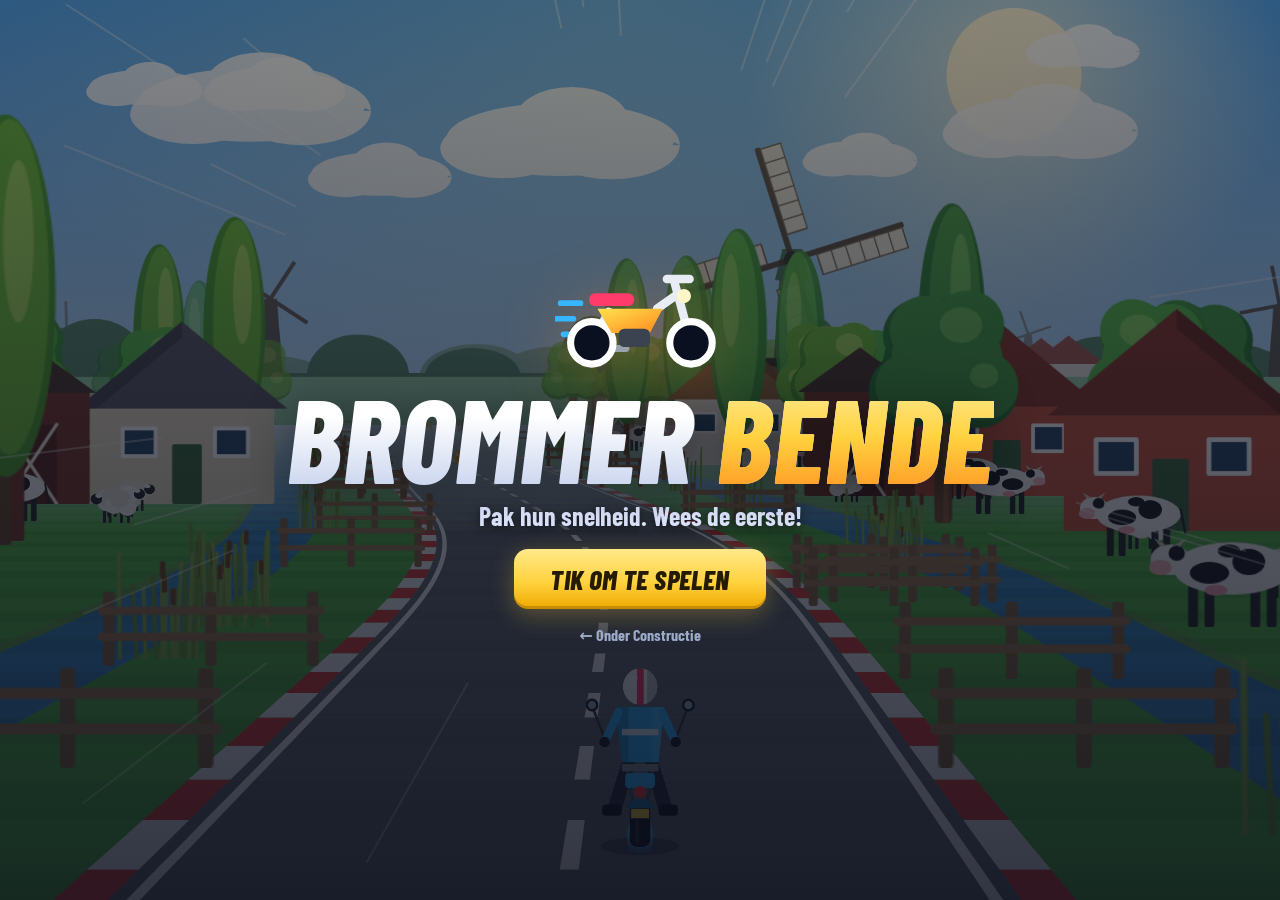
==== brommer/index.html @ c6c85ad5 "Add Brommer Bende, a moped racing game for phone and tablet Brommer Bende (brommer/) is a pseudo-3D " ====
<!doctype html>
<html lang="nl">
<head>
  <meta charset="utf-8">
  <meta name="viewport" content="width=device-width, initial-scale=1, maximum-scale=1, user-scalable=no, viewport-fit=cover">
  <meta name="theme-color" content="#0b1020">
  <meta name="color-scheme" content="dark">
  <meta name="apple-mobile-web-app-capable" content="yes">
  <meta name="mobile-web-app-capable" content="yes">
  <meta name="apple-mobile-web-app-status-bar-style" content="black-translucent">
  <meta name="apple-mobile-web-app-title" content="Brommer Bende">
  <meta name="description" content="Brommer Bende: race met brommers. Bots tegen de anderen en pak hun snelheid. Eindig in de top 3 voor muntjes en koop nieuwe brommers.">
  <title>Brommer Bende – race met brommers</title>
  <link rel="manifest" href="manifest.webmanifest">
  <link rel="icon" href="icons/icon.svg" type="image/svg+xml">
  <link rel="apple-touch-icon" href="icons/apple-touch-icon.png">
  <link rel="preload" href="fonts/bc-800i-latin.woff2" as="font" type="font/woff2" crossorigin>
  <link rel="preload" href="fonts/bc-800-latin.woff2" as="font" type="font/woff2" crossorigin>
  <link rel="stylesheet" href="css/style.css">
</head>
<body>
  <div id="app" class="is-menu">
    <canvas id="road" aria-hidden="true"></canvas>
    <div id="menu-bg" aria-hidden="true"></div>

    <!-- Steering: hold the left or right half of the screen -->
    <div id="controls" hidden>
      <div class="zone zone-l" id="zone-l"><svg viewBox="0 0 24 24" aria-hidden="true"><path d="M15 4l-8 8 8 8" fill="none" stroke="currentColor" stroke-width="3" stroke-linecap="round" stroke-linejoin="round"/></svg></div>
      <div class="zone zone-r" id="zone-r"><svg viewBox="0 0 24 24" aria-hidden="true"><path d="M9 4l8 8-8 8" fill="none" stroke="currentColor" stroke-width="3" stroke-linecap="round" stroke-linejoin="round"/></svg></div>
    </div>

    <!-- In-race HUD -->
    <div id="hud" hidden>
      <div class="hud-tl">
        <div class="pos"><b id="h-pos">1e</b><small id="h-of">/8</small></div>
        <div class="speedo">
          <div class="kmh"><b id="h-kmh">0</b><small>km/u</small></div>
          <div class="stolen" id="h-stolen" title="Gepakte snelheid die je deze race houdt">+0</div>
          <div class="turbo" title="Turbo"><i id="h-turbo"></i></div>
        </div>
        <div class="lvl" id="level-tag">Level 1</div>
      </div>
      <div class="progress" aria-hidden="true"><div class="track" id="h-track"><span class="finish-flag"></span></div></div>
      <div class="hud-tr">
        <div class="hud-coins"><i class="coin"></i><b id="h-coins">0</b></div>
        <button class="hud-btn" id="btn-pause" aria-label="Pauze"><svg viewBox="0 0 24 24"><rect x="6" y="5" width="4" height="14" rx="1"/><rect x="14" y="5" width="4" height="14" rx="1"/></svg></button>
      </div>
      <button class="horn" id="btn-horn" aria-label="Toeter"><svg viewBox="0 0 40 32" aria-hidden="true"><circle cx="8" cy="16" r="7" fill="#2a2e35"/><path d="M14 13h9l13-9v24l-13-9h-9z" fill="currentColor"/><path d="M14 13h9v6h-9z" fill="#8b929c"/></svg><span>TOET</span></button>
      <div id="countdown" aria-live="assertive"></div>
      <div id="banner" aria-live="polite"></div>
      <div id="warn" aria-hidden="true"><span>!</span></div>
    </div>

    <!-- Menu screens -->
    <main id="screens">
      <section class="screen" id="s-title">
        <div class="title-wrap">
          <div class="logo-mark" aria-hidden="true">
            <svg viewBox="0 0 120 84"><defs><linearGradient id="fr" x1="0" y1="0" x2="1" y2="1"><stop offset="0" stop-color="#ffe14d"/><stop offset="1" stop-color="#ff8a1f"/></linearGradient></defs><path d="M4 34h14M1 45h12M6 56h8" stroke="#35b6ff" stroke-width="4" stroke-linecap="round"/><path d="M50 66H14" stroke="#9aa3ad" stroke-width="5" stroke-linecap="round"/><path d="M26 62L38 40M72 38l14-10M96 62L84 18M79 17h16" fill="none" stroke="#e8edf5" stroke-width="6" stroke-linecap="round" stroke-linejoin="round"/><circle cx="26" cy="62" r="15" fill="#0b1020" stroke="#fff" stroke-width="5"/><circle cx="96" cy="62" r="15" fill="#0b1020" stroke="#fff" stroke-width="5"/><path d="M30 38h46l-9 17H40z" fill="url(#fr)"/><rect x="45" y="52" width="22" height="13" rx="4" fill="#3b4250"/><rect x="24" y="27" width="32" height="9" rx="4.5" fill="#ff3b6b"/><circle cx="91" cy="29" r="5" fill="#fff6c8"/></svg>
          </div>
          <h1 class="logo-text">BROMMER <span>BENDE</span></h1>
          <p class="tagline">Pak hun snelheid. Wees de eerste!</p>
          <button class="btn btn-primary btn-xl pulse" id="btn-start"><span>Tik om te spelen</span></button>
          <a class="back-home" href="../">← Onder Constructie</a>
        </div>
      </section>

      <section class="screen" id="s-home" hidden>
        <header class="topbar">
          <div class="tb-logo">BROMMER <span>BENDE</span></div>
          <div class="tb-right">
            <div class="coins" id="coins-home"><i class="coin"></i><b>0</b></div>
            <button class="icon-btn" id="btn-fullscreen" aria-label="Volledig scherm"><svg viewBox="0 0 24 24"><path d="M4 9V4h5M20 9V4h-5M4 15v5h5M20 15v5h-5" fill="none" stroke="currentColor" stroke-width="2.2" stroke-linecap="round"/></svg></button>
            <button class="icon-btn" data-go="s-settings" aria-label="Instellingen"><svg viewBox="0 0 24 24"><path d="M12 8.5a3.5 3.5 0 1 0 0 7 3.5 3.5 0 0 0 0-7zm8.4 5-.1-3 2-1.6-2-3.4-2.4.9a8 8 0 0 0-2.5-1.5L15 2h-4l-.4 2.5A8 8 0 0 0 8 6l-2.4-1-2 3.4 2 1.6a8 8 0 0 0 0 3l-2 1.6 2 3.4L8 18a8 8 0 0 0 2.6 1.5L11 22h4l.4-2.5A8 8 0 0 0 18 18l2.4.9 2-3.4z" fill="none" stroke="currentColor" stroke-width="1.7"/></svg></button>
          </div>
        </header>
        <div class="home-grid">
          <button class="tile tile-race" id="tile-race">
            <span class="tile-icon"><svg viewBox="0 0 48 48"><path d="M9 44V5" stroke="currentColor" stroke-width="3.6" stroke-linecap="round"/><path d="M11 7h28v20H11z" fill="#fff"/><path d="M11 7h7v5h-7zM25 7h7v5h-7zM18 12h7v5h-7zM32 12h7v5h-7zM11 17h7v5h-7zM25 17h7v5h-7zM18 22h7v5h-7zM32 22h7v5h-7z" fill="#1c0d00"/></svg></span>
            <span class="tile-cta">Rijden!</span>
            <span class="tile-kicker" id="race-level">Level 1</span>
            <span class="tile-title" id="race-title">Eerste ritje</span>
            <span class="tile-sub" id="race-world">De Polder</span>
          </button>
          <button class="tile tile-levels" data-go="s-levels">
            <span class="tile-icon"><svg viewBox="0 0 48 48"><path d="M6 38l10-12 8 7 8-14 10 19z" fill="currentColor"/><circle cx="36" cy="11" r="4" fill="currentColor"/></svg></span>
            <span class="tile-title">Levels</span>
            <span class="tile-sub">5 werelden en nog moeilijker</span>
          </button>
          <button class="tile tile-garage" data-go="s-garage">
            <canvas class="tile-moped" id="home-moped-cv" width="220" height="126" aria-hidden="true"></canvas>
            <span class="tile-title">Garage</span>
            <span class="tile-sub" id="home-moped">Snorretje</span>
            <span class="badge" id="garage-badge" hidden>€</span>
          </button>
          <button class="tile tile-help" data-go="s-help">
            <span class="tile-icon"><svg viewBox="0 0 48 48"><circle cx="24" cy="24" r="19" fill="none" stroke="currentColor" stroke-width="3"/><path d="M18.5 19a5.5 5.5 0 1 1 8 4.9c-1.6.8-2.5 2-2.5 3.6V29" fill="none" stroke="currentColor" stroke-width="3.2" stroke-linecap="round"/><circle cx="24" cy="35" r="2.2" fill="currentColor"/></svg></span>
            <span class="tile-title">Uitleg</span>
            <span class="tile-sub">Zo pak je hun snelheid</span>
          </button>
        </div>
        <footer class="home-foot"><a class="link-btn" href="../">← Onder Constructie</a></footer>
      </section>

      <section class="screen" id="s-levels" hidden></section>
      <section class="screen" id="s-garage" hidden></section>
      <section class="screen" id="s-help" hidden></section>
      <section class="screen" id="s-settings" hidden></section>
    </main>

    <div id="overlays"></div>
    <div id="toast" role="status"></div>
  </div>
  <noscript><p style="color:#fff;padding:2rem;font-family:sans-serif">Brommer Bende heeft JavaScript nodig.</p></noscript>
  <script type="module" src="js/main.js"></script>
</body>
</html>
---- brommer/css/style.css ----
/* Brommer Bende – styles. Dark game UI over the road, both orientations, safe-area aware. */

@font-face { font-family: 'Barlow Condensed'; font-style: normal; font-weight: 700; font-display: swap; src: url(../fonts/bc-700-latin.woff2) format('woff2'); }
@font-face { font-family: 'Barlow Condensed'; font-style: normal; font-weight: 800; font-display: swap; src: url(../fonts/bc-800-latin.woff2) format('woff2'); }
@font-face { font-family: 'Barlow Condensed'; font-style: italic; font-weight: 800; font-display: swap; src: url(../fonts/bc-800i-latin.woff2) format('woff2'); }

:root {
  --bg: #0b1020;
  --panel: rgba(13, 19, 38, 0.9);
  --panel2: rgba(22, 31, 60, 0.95);
  --line: rgba(255, 255, 255, 0.1);
  --text: #f1f5ff;
  --muted: #9dabc9;
  --accent: #ffd23f;
  --accent-ink: #251b00;
  --hot: #ff3b6b;
  --cyan: #35b6ff;
  --gain: #7df9ff;
  --loss: #ff5c7a;
  --gold: #f5c542;
  --silver: #cfd7e2;
  --bronze: #d6904e;
  --ok: #3ee07f;
  --sa-t: env(safe-area-inset-top, 0px);
  --sa-r: env(safe-area-inset-right, 0px);
  --sa-b: env(safe-area-inset-bottom, 0px);
  --sa-l: env(safe-area-inset-left, 0px);
  --font: 'Barlow Condensed', 'Arial Narrow', system-ui, sans-serif;
}

* { box-sizing: border-box; margin: 0; padding: 0; }
html, body {
  height: 100%;
  background: var(--bg);
  color: var(--text);
  font-family: var(--font);
  font-weight: 700;
  overflow: hidden;
  overscroll-behavior: none;
  -webkit-font-smoothing: antialiased;
  -webkit-tap-highlight-color: transparent;
  -webkit-touch-callout: none;
  -webkit-user-select: none;
  user-select: none;
  -webkit-text-size-adjust: 100%;
}
button { font: inherit; color: inherit; background: none; border: 0; cursor: pointer; touch-action: manipulation; }
button:focus-visible, a:focus-visible, input:focus-visible { outline: 2px solid var(--cyan); outline-offset: 2px; }
a { color: inherit; }
svg { display: block; }
[hidden] { display: none !important; }

#app { position: fixed; inset: 0; overflow: hidden; }
#road { position: absolute; inset: 0; width: 100%; height: 100%; touch-action: none; z-index: 0; }
/* Stacking: road < menu shade < steering zones < HUD (only its buttons take touches) < screens < overlays */
#menu-bg { z-index: 1; }
#controls { z-index: 2; }
#hud { z-index: 3; }
#screens { z-index: 4; }
#overlays { z-index: 5; }

/* ---------------------------------------------------------------- menu shade over the demo race */
#menu-bg {
  position: absolute; inset: 0; pointer-events: none;
  background:
    radial-gradient(80% 60% at 50% 0%, rgba(255, 210, 63, 0.1), transparent 70%),
    linear-gradient(180deg, rgba(8, 12, 26, 0.5), rgba(8, 12, 26, 0.82));
  transition: opacity .4s;
}
#app:not(.is-menu) #menu-bg { opacity: 0; }
#menu-bg.deep { background: linear-gradient(180deg, rgba(8, 12, 26, 0.8), rgba(8, 12, 26, 0.92)); }

/* ---------------------------------------------------------------- screens */
#screens { position: absolute; inset: 0; pointer-events: none; }
.screen {
  position: absolute; inset: 0;
  padding: calc(var(--sa-t) + 10px) calc(var(--sa-r) + 16px) calc(var(--sa-b) + 10px) calc(var(--sa-l) + 16px);
  display: flex; flex-direction: column;
  pointer-events: auto;
  animation: screenIn .28s ease-out;
}
@keyframes screenIn { from { opacity: 0; transform: translateY(8px); } to { opacity: 1; transform: none; } }
.scroll { overflow-y: auto; -webkit-overflow-scrolling: touch; touch-action: pan-y; overscroll-behavior: contain; }

.topbar { display: flex; align-items: center; gap: 12px; min-height: 48px; flex: 0 0 auto; }
.tb-logo { font-style: italic; font-weight: 800; font-size: 26px; letter-spacing: .5px; }
.tb-logo span, .logo-text span { color: var(--accent); }
.tb-right { margin-left: auto; display: flex; align-items: center; gap: 8px; }
.screen-title { font-style: italic; font-weight: 800; font-size: 28px; letter-spacing: .3px; text-transform: uppercase; }
.icon-btn {
  width: 44px; height: 44px; border-radius: 12px;
  display: grid; place-items: center;
  background: var(--panel); border: 1px solid var(--line);
}
.icon-btn svg { width: 22px; height: 22px; fill: currentColor; }
.icon-btn:active { transform: scale(.94); }

.coins {
  display: inline-flex; align-items: center; gap: 7px;
  height: 38px; padding: 0 13px 0 8px; border-radius: 999px;
  background: var(--panel); border: 1px solid var(--line);
  font-weight: 800; font-size: 20px; font-variant-numeric: tabular-nums;
}
.coin {
  width: 20px; height: 20px; border-radius: 50%; flex: 0 0 auto;
  background: radial-gradient(circle at 35% 30%, #fff3c2, var(--gold) 45%, #b07d12);
  box-shadow: inset 0 0 0 2px rgba(120, 80, 0, .35);
  display: inline-block;
}

/* ---------------------------------------------------------------- buttons */
.btn {
  display: inline-flex; align-items: center; justify-content: center; gap: 8px;
  height: 50px; padding: 0 26px;
  border-radius: 14px; font-weight: 800; font-style: italic; font-size: 22px; letter-spacing: .4px;
  text-transform: uppercase; transition: transform .12s, filter .12s;
}
.btn svg { width: 22px; height: 22px; }
.btn:active { transform: scale(.96); }
.btn-primary { background: linear-gradient(180deg, #ffe98a, var(--accent) 55%, #f0a900); color: var(--accent-ink); box-shadow: 0 6px 24px rgba(255, 210, 63, .28), inset 0 -3px 0 rgba(0, 0, 0, .18); }
.btn-gold { background: linear-gradient(180deg, #ffe7a1, var(--gold) 55%, #c9951c); color: #2a1a00; box-shadow: 0 6px 24px rgba(245, 197, 66, .3), inset 0 -3px 0 rgba(0, 0, 0, .18); }
.btn-ghost { background: var(--panel); border: 1px solid var(--line); color: var(--text); }
.btn-xl { height: 60px; padding: 0 36px; font-size: 27px; }
.btn-sm { height: 40px; padding: 0 16px; font-size: 18px; }
.btn[disabled] { opacity: .75; pointer-events: none; }
.pulse { animation: pulse 1.8s ease-in-out infinite; }
@keyframes pulse { 0%, 100% { box-shadow: 0 6px 24px rgba(255, 210, 63, .25); } 50% { box-shadow: 0 6px 44px rgba(255, 210, 63, .6); } }
.link-btn { color: var(--muted); font-weight: 700; font-size: 17px; text-decoration: none; padding: 8px 6px; }
.link-btn:hover { color: var(--text); }

/* ---------------------------------------------------------------- title */
#s-title { align-items: center; justify-content: center; text-align: center; }
.title-wrap { display: flex; flex-direction: column; align-items: center; gap: 10px; }
.logo-mark { width: clamp(100px, 22vmin, 170px); filter: drop-shadow(0 10px 30px rgba(255, 138, 31, .35)); animation: ride 1.2s ease-in-out infinite; }
@keyframes ride { 50% { transform: translateY(-4px) rotate(-2deg); } }
.logo-text {
  font-style: italic; font-weight: 800; line-height: .9;
  font-size: clamp(56px, 14vmin, 118px); letter-spacing: 1px;
  background: linear-gradient(180deg, #ffffff 30%, #c9d4ee);
  -webkit-background-clip: text; background-clip: text; color: transparent;
  filter: drop-shadow(0 8px 24px rgba(0, 0, 0, .45));
}
.logo-text span { background: linear-gradient(180deg, #fff1a8, var(--accent) 50%, #ff8a1f); -webkit-background-clip: text; background-clip: text; color: transparent; }
.tagline { color: #dfe6ff; font-size: clamp(19px, 4vmin, 26px); font-weight: 700; margin-bottom: 8px; text-shadow: 0 2px 10px rgba(0, 0, 0, .6); }
.back-home { color: var(--muted); font-weight: 700; text-decoration: none; margin-top: 6px; font-size: 16px; }

/* ---------------------------------------------------------------- home */
.home-grid {
  flex: 1 1 auto; min-height: 0;
  display: grid; gap: 12px; margin: 10px 0;
  grid-template-columns: 1.5fr 1fr 1fr; grid-template-rows: repeat(2, 1fr);
}
.tile {
  position: relative; overflow: hidden; text-align: left;
  border-radius: 20px; padding: 14px 16px;
  display: flex; flex-direction: column; justify-content: flex-end; gap: 2px;
  border: 1px solid rgba(255, 255, 255, .14);
  box-shadow: 0 10px 30px rgba(0, 0, 0, .35), inset 0 1px 0 rgba(255, 255, 255, .15);
  transition: transform .15s;
  min-height: 92px;
}
.tile:active { transform: scale(.97); }
.tile::after { content: ''; position: absolute; inset: 0; background: linear-gradient(120deg, rgba(255, 255, 255, .14), transparent 42%); pointer-events: none; }
.tile-icon { position: absolute; top: 12px; left: 14px; width: 40px; height: 40px; }
.tile-icon svg { width: 100%; height: 100%; }
.tile-title { font-style: italic; font-weight: 800; font-size: clamp(22px, 4.6vmin, 30px); text-transform: uppercase; line-height: 1; letter-spacing: .3px; }
.tile-sub { font-size: 16px; font-weight: 700; opacity: .85; }
.tile-kicker { font-weight: 800; font-size: 18px; letter-spacing: 1px; text-transform: uppercase; opacity: .8; }
.tile-cta {
  position: absolute; top: 14px; right: 14px;
  background: rgba(0, 0, 0, .3); padding: 6px 14px; border-radius: 999px;
  font-weight: 800; font-style: italic; text-transform: uppercase; font-size: 18px;
}
.tile-race { grid-row: span 2; background: linear-gradient(150deg, #b3261e, #ff5a36 45%, #ffc93f); color: #1c0d00; }
.tile-race .tile-title { font-size: clamp(34px, 8vmin, 54px); }
.tile-race .tile-icon { width: 64px; height: 64px; }
.tile-garage { grid-row: span 2; background: linear-gradient(150deg, #0b2f5c, #1d6fd1 60%, #35d0ff); }
.tile-moped { position: absolute; left: 50%; top: 44%; transform: translate(-50%, -50%); width: 92%; max-width: 260px; height: auto; filter: drop-shadow(0 10px 14px rgba(0, 0, 0, .35)); }
.tile-levels { background: linear-gradient(150deg, #0f4a2a, #2f9e44 60%, #9be15d); color: #04140a; }
.tile-help { background: linear-gradient(150deg, #2a1150, #6d28d9 60%, #c084fc); }
.badge {
  position: absolute; top: 12px; right: 12px;
  min-width: 30px; height: 30px; border-radius: 999px; padding: 0 8px;
  background: var(--gold); color: #2a1a00; font-weight: 800; display: grid; place-items: center;
  animation: pulse-badge 1.4s infinite;
}
@keyframes pulse-badge { 50% { transform: scale(1.15); } }
.home-foot { display: flex; justify-content: center; flex: 0 0 auto; }

@media (orientation: portrait) {
  .home-grid { grid-template-columns: repeat(2, 1fr); grid-template-rows: none; grid-auto-rows: minmax(130px, 1fr); }
  .tile-race { grid-column: span 2; grid-row: auto; min-height: 190px; }
  .tile-garage { grid-row: span 2; }
}

/* ---------------------------------------------------------------- levels */
.levels { flex: 1 1 auto; min-height: 0; padding: 4px 2px 16px; margin-top: 6px; }
.world { margin-bottom: 14px; }
.world h3 { display: flex; align-items: center; gap: 10px; font-style: italic; font-weight: 800; font-size: 22px; text-transform: uppercase; margin: 6px 2px 8px; }
.world-sub { color: var(--muted); font-size: 16px; margin: -4px 2px 8px; }
.wdot { width: 14px; height: 14px; border-radius: 4px; display: inline-block; }
.lv-row { display: grid; gap: 10px; grid-template-columns: repeat(auto-fill, minmax(170px, 1fr)); }
.lv {
  position: relative; display: grid; grid-template-columns: auto 1fr auto; align-items: center; gap: 10px;
  min-height: 70px; padding: 10px 12px 10px 16px; border-radius: 16px; text-align: left;
  background: var(--panel); border: 1px solid var(--line); overflow: hidden;
}
.lv::before { content: ''; position: absolute; left: 0; top: 0; bottom: 0; width: 6px; background: var(--tc, #888); }
.lv:active { transform: scale(.97); }
.lv-n { font-style: italic; font-weight: 800; font-size: 36px; line-height: 1; min-width: 32px; }
.lv-t { font-weight: 800; font-size: 18px; line-height: 1.05; }
.lv-r small { display: inline-flex; align-items: center; gap: 4px; color: var(--gold); font-weight: 800; font-size: 15px; }
.lv-r small .coin { width: 14px; height: 14px; }
.lv.boss .lv-r { margin-top: 14px; }
.lv-lock svg { width: 22px; height: 22px; color: var(--muted); }
.lv.locked { opacity: .55; }
.lv.boss { border-color: rgba(245, 197, 66, .55); box-shadow: inset 0 0 0 1px rgba(245, 197, 66, .25); }
.lv-boss { position: absolute; top: 5px; right: 8px; font-size: 11px; font-weight: 800; letter-spacing: 1.5px; color: var(--gold); }
.th-polder { --tc: #58b947; background-color: #58b947; }
.th-bollen { --tc: #ff3355; background-color: #ff3355; }
.th-stad { --tc: #c2703f; background-color: #c2703f; }
.th-strand { --tc: #2f8fe0; background-color: #2f8fe0; }
.th-bos { --tc: #2e7d32; background-color: #2e7d32; }
.th-endless { background: linear-gradient(135deg, #ff3b6b, #8b5cf6); }
.lv[class*="th-"] { background-color: var(--panel); }

.medal {
  display: inline-grid; place-items: center; width: 34px; height: 34px; border-radius: 50%;
  font-style: italic; font-weight: 800; font-size: 19px; color: #2a1a00;
  box-shadow: inset 0 -3px 0 rgba(0, 0, 0, .2), 0 3px 10px rgba(0, 0, 0, .35);
}
.medal.m1 { background: radial-gradient(circle at 35% 30%, #fff6c8, var(--gold) 55%, #b07d12); }
.medal.m2 { background: radial-gradient(circle at 35% 30%, #ffffff, var(--silver) 55%, #8d98a8); }
.medal.m3 { background: radial-gradient(circle at 35% 30%, #ffe1c2, var(--bronze) 55%, #8a5222); }

/* ---------------------------------------------------------------- garage */
.garage { flex: 1 1 auto; min-height: 0; display: flex; flex-direction: column; gap: 10px; margin-top: 6px; }
.g-main { flex: 1 1 auto; min-height: 0; display: grid; grid-template-columns: 1.1fr 1fr; gap: 14px; }
.g-stage {
  position: relative; min-height: 0; border-radius: 20px; overflow: hidden;
  background: radial-gradient(90% 70% at 50% 85%, rgba(53, 182, 255, .28), transparent 70%), linear-gradient(180deg, #16213f, #0c1226);
  border: 1px solid var(--line); display: grid; place-items: center;
}
.g-stage canvas { position: absolute; inset: 8px 10px 4px; width: calc(100% - 20px); height: calc(100% - 12px); object-fit: contain; }
.g-top { position: absolute; left: 14px; top: 10px; font-style: italic; font-size: 18px; color: var(--muted); }
.g-top b { font-size: 34px; color: var(--text); }
.g-info { display: flex; flex-direction: column; gap: 8px; min-height: 0; overflow-y: auto; padding: 12px 14px; border-radius: 20px; background: var(--panel); border: 1px solid var(--line); }
.g-name { font-style: italic; font-weight: 800; font-size: 34px; text-transform: uppercase; line-height: 1; }
.g-desc { color: #d3dcf2; font-size: 18px; line-height: 1.15; }
.g-stats { display: grid; gap: 5px; }
.stat { display: grid; grid-template-columns: 86px 1fr; align-items: center; gap: 10px; font-size: 16px; color: var(--muted); }
.stat .bar { height: 10px; border-radius: 999px; background: rgba(255, 255, 255, .1); overflow: hidden; }
.stat .bar i { display: block; height: 100%; border-radius: 999px; background: linear-gradient(90deg, var(--cyan), var(--gain)); }
.g-act .btn { width: 100%; }
.g-stage.has-paint canvas { bottom: 70px; height: calc(100% - 78px); }
.g-paint { position: absolute; left: 10px; right: 10px; bottom: 8px; display: flex; flex-direction: column; gap: 5px; align-items: center; }
.g-sw { display: flex; align-items: center; justify-content: center; gap: 6px; flex-wrap: wrap; }
.g-sw > span { color: var(--muted); font-size: 14px; margin-right: 2px; }
.sw { width: 26px; height: 26px; border-radius: 50%; background: var(--c); border: 2px solid rgba(255, 255, 255, .35); }
.g-sw.helm .sw { width: 22px; height: 22px; }
.sw.on { border-color: #fff; box-shadow: 0 0 0 3px var(--accent); }
.g-list { flex: 0 0 auto; display: flex; gap: 10px; overflow-x: auto; padding: 2px 2px 6px; touch-action: pan-x; scrollbar-width: none; }
.g-list::-webkit-scrollbar { display: none; }
.gcard {
  position: relative; flex: 0 0 auto; width: 132px; border-radius: 14px; padding: 6px 6px 8px;
  background: var(--panel); border: 1px solid var(--line); display: flex; flex-direction: column; align-items: center; gap: 2px;
}
.gcard canvas { width: 118px; height: 67px; }
.gcard.sel { border-color: var(--accent); box-shadow: 0 0 0 2px rgba(255, 210, 63, .45); }
.gcard:not(.own) canvas { filter: saturate(.5) brightness(.8); }
.gc-name { font-weight: 800; font-size: 16px; }
.gc-badge { position: absolute; top: 5px; right: 5px; display: inline-flex; align-items: center; gap: 4px; font-size: 13px; background: rgba(0, 0, 0, .45); padding: 2px 7px 2px 3px; border-radius: 999px; }
.gc-badge .coin { width: 14px; height: 14px; }
.gc-badge.on { background: var(--ok); color: #03220f; padding: 3px; }
.gc-badge.on svg { width: 14px; height: 14px; }

@media (orientation: portrait) {
  .g-main { grid-template-columns: 1fr; grid-template-rows: minmax(150px, 34vh) 1fr; }
}

/* ---------------------------------------------------------------- help & settings */
.help-body { flex: 1 1 auto; min-height: 0; padding: 6px 2px 12px; }
.help-grid { display: grid; gap: 12px; grid-template-columns: repeat(auto-fill, minmax(250px, 1fr)); }
.help-card { background: var(--panel); border: 1px solid var(--line); border-radius: 16px; padding: 12px 14px; }
.help-card h3 { font-style: italic; font-weight: 800; font-size: 22px; text-transform: uppercase; margin-bottom: 4px; }
.help-card p { font-size: 18px; line-height: 1.2; color: #dbe3f7; }
.help-card b { color: var(--accent); }
.help-card.hot { border-color: rgba(125, 249, 255, .45); background: linear-gradient(160deg, rgba(53, 182, 255, .18), var(--panel)); }
.help-card.gold { border-color: rgba(245, 197, 66, .45); background: linear-gradient(160deg, rgba(245, 197, 66, .15), var(--panel)); }
.warn-chip { display: inline-grid; place-items: center; width: 22px; height: 22px; border-radius: 50%; background: var(--loss); color: #fff !important; font-size: 15px; }
.legal { color: var(--muted); font-size: 14px; line-height: 1.3; margin-top: 12px; text-align: center; }

.settings-list { flex: 1 1 auto; min-height: 0; display: flex; flex-direction: column; gap: 8px; padding: 8px 2px; max-width: 640px; width: 100%; margin: 0 auto; }
.set-item { display: flex; align-items: center; justify-content: space-between; gap: 14px; background: var(--panel); border: 1px solid var(--line); border-radius: 14px; padding: 10px 14px; }
.si-label { font-weight: 800; font-size: 20px; }
.si-sub { color: var(--muted); font-size: 15px; }
.switch { position: relative; width: 56px; height: 32px; border-radius: 999px; background: rgba(255, 255, 255, .15); flex: 0 0 auto; transition: background .2s; }
.switch::after { content: ''; position: absolute; top: 4px; left: 4px; width: 24px; height: 24px; border-radius: 50%; background: #fff; transition: transform .2s; }
.switch[aria-checked="true"] { background: var(--ok); }
.switch[aria-checked="true"]::after { transform: translateX(24px); }
.seg { display: inline-flex; background: rgba(0, 0, 0, .25); border: 1px solid var(--line); border-radius: 12px; padding: 3px; gap: 2px; flex: 0 0 auto; }
.seg button { height: 36px; padding: 0 14px; border-radius: 9px; font-weight: 800; font-size: 17px; color: var(--muted); }
.seg button[aria-pressed="true"] { background: var(--accent); color: var(--accent-ink); }
.name-in {
  width: 150px; height: 40px; border-radius: 10px; border: 1px solid var(--line); background: rgba(0, 0, 0, .3);
  color: var(--text); font: inherit; font-weight: 800; font-size: 20px; padding: 0 12px; -webkit-user-select: text; user-select: text;
}

/* ---------------------------------------------------------------- HUD */
#hud { position: absolute; inset: 0; pointer-events: none; }
.hud-tl { position: absolute; top: calc(var(--sa-t) + 8px); left: calc(var(--sa-l) + 12px); }
.pos {
  display: flex; align-items: baseline; gap: 2px; padding: 2px 14px 4px; border-radius: 14px;
  background: rgba(10, 16, 32, .78); border: 1px solid rgba(255, 255, 255, .12);
  font-style: italic; font-weight: 800; font-variant-numeric: tabular-nums;
}
.pos b { font-size: 44px; line-height: 1; }
.pos small { font-size: 20px; color: var(--muted); }
.pos.podium b { color: var(--accent); }
.lvl { margin-top: 4px; font-size: 14px; color: #dfe6ff; text-shadow: 0 1px 4px rgba(0, 0, 0, .8); padding-left: 4px; }
.progress {
  position: absolute; top: calc(var(--sa-t) + 16px); left: 50%; transform: translateX(-50%);
  width: min(42vw, 440px); padding: 10px 16px; border-radius: 999px; background: rgba(10, 16, 32, .6);
}
.track { position: relative; height: 6px; border-radius: 3px; background: rgba(255, 255, 255, .25); }
.track .dot { position: absolute; left: -6px; top: -4px; width: 14px; height: 14px; border-radius: 50%; border: 2px solid rgba(0, 0, 0, .55); will-change: transform; }
.track .dot.boss { box-shadow: 0 0 0 2px var(--gold); }
.track .dot.me { width: 20px; height: 20px; left: -9px; top: -7px; border: 3px solid #fff; z-index: 2; box-shadow: 0 0 10px rgba(255, 255, 255, .6); }
.finish-flag {
  position: absolute; right: -10px; top: -9px; width: 14px; height: 24px; border-radius: 2px;
  background: conic-gradient(#fff 25%, #111 0 50%, #fff 0 75%, #111 0) 0 0 / 7px 6px;
}
.hud-tr { position: absolute; top: calc(var(--sa-t) + 8px); right: calc(var(--sa-r) + 10px); display: flex; align-items: center; gap: 8px; }
.hud-coins { display: flex; align-items: center; gap: 6px; height: 40px; padding: 0 12px 0 8px; border-radius: 999px; background: rgba(10, 16, 32, .78); font-weight: 800; font-size: 20px; }
.hud-btn {
  width: 46px; height: 46px; border-radius: 13px; pointer-events: auto;
  display: grid; place-items: center; background: rgba(10, 16, 32, .78); border: 1px solid rgba(255, 255, 255, .14);
}
.hud-btn svg { width: 20px; height: 20px; fill: #fff; }
.speedo {
  position: relative; margin-top: 6px; display: inline-flex; flex-direction: column; align-items: flex-start; gap: 3px;
  padding: 2px 12px 6px; border-radius: 14px; background: rgba(10, 16, 32, .7);
}
.kmh { display: flex; align-items: baseline; gap: 5px; font-style: italic; font-weight: 800; font-variant-numeric: tabular-nums; }
.kmh b { font-size: 38px; line-height: 1; min-width: 2.1ch; text-align: right; }
.kmh small { font-size: 17px; color: var(--muted); }
.stolen {
  position: absolute; left: calc(100% + 6px); top: 4px; padding: 2px 10px; border-radius: 999px; white-space: nowrap;
  background: var(--gain); color: #032a33; font-weight: 800; font-style: italic; font-size: 20px;
  transform: scale(0); transform-origin: left center; transition: transform .2s;
}
.stolen.show { transform: scale(1); }
.stolen.neg { background: var(--loss); color: #fff; }
.turbo { width: 100%; min-width: 96px; height: 6px; border-radius: 3px; background: rgba(255, 255, 255, .14); overflow: hidden; }
.turbo i { display: block; height: 100%; width: 100%; transform-origin: left; transform: scaleX(0); background: linear-gradient(90deg, #3c7bff, var(--gain), #fff); transition: transform .12s linear; }
.horn {
  position: absolute; right: calc(var(--sa-r) + 14px); top: 50%; transform: translateY(-50%);
  width: 66px; height: 66px; border-radius: 50%; pointer-events: auto;
  display: flex; flex-direction: column; align-items: center; justify-content: center; gap: 0; color: #251b00;
  background: radial-gradient(circle at 35% 30%, #fff1a8, var(--accent) 60%, #d99a00);
  box-shadow: 0 6px 16px rgba(0, 0, 0, .4), inset 0 -3px 0 rgba(0, 0, 0, .2);
  transition: filter .2s, transform .1s;
}
.horn svg { width: 36px; height: 29px; }
.horn span { font-style: italic; font-weight: 800; font-size: 13px; letter-spacing: .5px; line-height: 1; margin-top: -1px; }
.horn:active { transform: translateY(-50%) scale(.9); }
.horn.cool { filter: grayscale(1) brightness(.7); }
#countdown {
  position: absolute; left: 0; right: 0; top: 26%; text-align: center; opacity: 0;
  font-style: italic; font-weight: 800; font-size: clamp(90px, 26vmin, 190px); line-height: 1;
  color: #fff; text-shadow: 0 8px 30px rgba(0, 0, 0, .55), 0 0 2px rgba(0, 0, 0, .8);
}
#countdown.show { animation: countIn .9s ease-out forwards; }
#countdown.go { color: var(--accent); }
@keyframes countIn {
  0% { opacity: 0; transform: scale(1.8); }
  18% { opacity: 1; transform: scale(1); }
  70% { opacity: 1; }
  100% { opacity: 0; transform: scale(.85); }
}
#banner {
  position: absolute; top: calc(var(--sa-t) + 62px); left: 50%; transform: translateX(-50%) translateY(-10px);
  background: rgba(10, 16, 32, .88); border: 1px solid rgba(255, 255, 255, .14);
  padding: 7px 22px; border-radius: 999px; font-style: italic; font-weight: 800; font-size: 23px; text-transform: uppercase; letter-spacing: .5px;
  opacity: 0; transition: opacity .25s, transform .25s; white-space: nowrap; text-align: center; max-width: 92vw; overflow: hidden; text-overflow: ellipsis;
}
#banner small { font-size: 16px; opacity: .85; margin-left: 6px; text-transform: none; }
#banner.show { opacity: 1; transform: translateX(-50%) translateY(0); }
#banner.good { background: rgba(6, 70, 84, .92); border-color: rgba(125, 249, 255, .5); color: #d9fdff; }
#banner.warn { background: rgba(120, 18, 40, .92); border-color: rgba(255, 92, 122, .6); }
#banner.intro, #banner.boss { top: 30%; padding: 10px 28px 12px; border-radius: 20px; font-size: 34px; display: flex; flex-direction: column; align-items: center; line-height: 1; }
#banner.intro small, #banner.boss small { margin: 0 0 4px; font-size: 17px; letter-spacing: 2px; text-transform: uppercase; color: var(--muted); }
#banner.boss { background: linear-gradient(160deg, rgba(76, 29, 149, .95), rgba(30, 12, 60, .95)); border-color: var(--gold); color: var(--gold); }
#warn {
  --c: #fff;
  position: absolute; left: 50%; bottom: calc(var(--sa-b) + 22px);
  width: 50px; height: 50px; border-radius: 50%; display: grid; place-items: center;
  background: var(--loss); border: 4px solid var(--c); color: #fff; font-weight: 800; font-size: 30px;
  box-shadow: 0 0 0 4px rgba(255, 92, 122, .35), 0 6px 18px rgba(0, 0, 0, .45);
  opacity: 0; transition: opacity .15s;
}
#warn.show { opacity: 1; animation: warnPulse .5s ease-in-out infinite alternate; }
@keyframes warnPulse { to { box-shadow: 0 0 0 12px rgba(255, 92, 122, 0), 0 6px 18px rgba(0, 0, 0, .45); } }

/* ---------------------------------------------------------------- steering zones */
#controls { position: absolute; inset: 0; touch-action: none; }
.zone {
  position: absolute; bottom: calc(var(--sa-b) + 18px); width: 96px; height: 96px; border-radius: 26px;
  display: grid; place-items: center; color: #fff; pointer-events: none;
  background: rgba(10, 16, 32, .28); border: 2px solid rgba(255, 255, 255, .35);
  opacity: .55; transition: opacity .1s, transform .1s, background .1s;
}
.zone svg { width: 46px; height: 46px; }
.zone-l { left: calc(var(--sa-l) + 18px); }
.zone-r { right: calc(var(--sa-r) + 18px); }
.zone.on { opacity: 1; transform: scale(.94); background: rgba(255, 210, 63, .35); border-color: var(--accent); }

/* ---------------------------------------------------------------- overlays */
#overlays { position: absolute; inset: 0; pointer-events: none; }
.overlay {
  position: absolute; inset: 0; pointer-events: auto;
  display: flex; align-items: center; justify-content: center;
  background: rgba(4, 7, 15, .66); backdrop-filter: blur(5px); -webkit-backdrop-filter: blur(5px);
  padding: calc(var(--sa-t) + 10px) calc(var(--sa-r) + 14px) calc(var(--sa-b) + 10px) calc(var(--sa-l) + 14px);
  animation: fadeIn .2s ease-out;
}
@keyframes fadeIn { from { opacity: 0; } }
.panel {
  background: linear-gradient(180deg, var(--panel2), var(--panel)); border: 1px solid var(--line); border-radius: 22px;
  padding: 16px 20px; width: min(560px, 100%); max-height: 100%; overflow: auto;
  box-shadow: 0 20px 60px rgba(0, 0, 0, .5);
  -webkit-overflow-scrolling: touch; touch-action: pan-y;
}
.panel h2 { font-style: italic; font-weight: 800; font-size: 34px; text-transform: uppercase; text-align: center; line-height: 1; margin-bottom: 12px; }
.panel .btns { display: flex; gap: 10px; justify-content: center; flex-wrap: wrap; margin-top: 14px; }
.menu-list { display: flex; flex-direction: column; gap: 10px; }
.menu-list .btn { width: 100%; }

.tut { width: min(760px, 100%); }
.tut-grid { display: grid; gap: 12px; grid-template-columns: repeat(3, 1fr); }
.tut-card { background: rgba(255, 255, 255, .05); border: 1px solid var(--line); border-radius: 16px; padding: 12px; text-align: center; }
.tut-card h3 { font-style: italic; font-weight: 800; font-size: 22px; text-transform: uppercase; line-height: 1.05; margin: 6px 0 4px; }
.tut-card p { font-size: 17px; line-height: 1.2; color: #dbe3f7; }
.tut-card b { color: var(--accent); }
.tut-card.hot { border-color: rgba(125, 249, 255, .5); }
.tut-card.gold { border-color: rgba(245, 197, 66, .5); }
.tut-ico { height: 54px; display: grid; place-items: center; color: #fff; }
.tut-ico svg { height: 100%; }

.results { width: min(860px, 100%); display: grid; grid-template-columns: 1.1fr 1fr; gap: 16px; align-items: start; }
.res-head { display: flex; align-items: center; gap: 14px; margin-bottom: 8px; }
.res-head h2 { text-align: left; margin: 0; }
.res-sub { color: #dbe3f7; font-size: 18px; line-height: 1.15; margin-top: 4px; }
.res-place {
  flex: 0 0 auto; width: 84px; height: 84px; border-radius: 50%; display: grid; place-items: center; grid-auto-flow: column; align-items: baseline;
  font-style: italic; font-weight: 800; font-size: 50px; color: #2a1a00; padding-top: 10px;
  box-shadow: inset 0 -5px 0 rgba(0, 0, 0, .2), 0 8px 24px rgba(0, 0, 0, .4);
}
.res-place small { font-size: 22px; }
.res-place.p1 { background: radial-gradient(circle at 35% 30%, #fff6c8, var(--gold) 55%, #b07d12); }
.res-place.p2 { background: radial-gradient(circle at 35% 30%, #ffffff, var(--silver) 55%, #8d98a8); }
.res-place.p3 { background: radial-gradient(circle at 35% 30%, #ffe1c2, var(--bronze) 55%, #8a5222); }
.res-place.p4 { background: rgba(255, 255, 255, .1); color: var(--text); }
.results.won .res-place { animation: pop .6s ease-out; }
@keyframes pop { 0% { transform: scale(.3) rotate(-20deg); } 60% { transform: scale(1.15) rotate(6deg); } 100% { transform: none; } }
.standings { list-style: none; display: flex; flex-direction: column; gap: 3px; }
.standings li { display: grid; grid-template-columns: 22px 12px 1fr auto 70px; align-items: center; gap: 8px; padding: 4px 10px; border-radius: 10px; background: rgba(255, 255, 255, .04); font-size: 18px; }
.standings li.me { background: rgba(255, 210, 63, .18); box-shadow: inset 0 0 0 1px rgba(255, 210, 63, .5); }
.st-pos { font-style: italic; font-weight: 800; text-align: right; color: var(--muted); }
.standings li.pod .st-pos { color: var(--gold); }
.st-dot { width: 12px; height: 12px; border-radius: 50%; border: 2px solid rgba(0, 0, 0, .4); }
.st-name { font-weight: 800; white-space: nowrap; overflow: hidden; text-overflow: ellipsis; }
.st-steals { color: var(--gain); font-size: 15px; }
.st-time { text-align: right; color: var(--muted); font-variant-numeric: tabular-nums; font-size: 16px; }
.res-stats { display: flex; flex-wrap: wrap; gap: 6px 14px; justify-content: center; color: var(--muted); font-size: 17px; margin-bottom: 10px; }
.res-stats b { color: var(--text); font-size: 20px; }
.rewards { background: rgba(0, 0, 0, .22); border-radius: 16px; padding: 8px 14px; }
.rw { display: flex; justify-content: space-between; font-size: 18px; padding: 3px 0; color: #dbe3f7; }
.rw b { color: var(--gold); }
.rw.total { justify-content: center; align-items: center; gap: 10px; border-top: 1px solid var(--line); margin-top: 4px; padding-top: 8px; }
.rw.total b { font-style: italic; font-size: 34px; }
.rw.total .coin { width: 28px; height: 28px; }
.unlock { margin-top: 10px; padding: 8px 12px; border-radius: 12px; background: rgba(62, 224, 127, .16); border: 1px solid rgba(62, 224, 127, .45); font-size: 18px; text-align: center; }
.unlock.locked { display: flex; align-items: center; justify-content: center; gap: 8px; background: rgba(255, 255, 255, .06); border-color: var(--line); color: var(--muted); }
.unlock.locked svg { width: 18px; height: 18px; }
.unlock.shop { background: rgba(245, 197, 66, .14); border-color: rgba(245, 197, 66, .45); }
.unlock.shop b { color: var(--gold); }
.results .btns { margin-top: 12px; }

@media (orientation: portrait) {
  .results { grid-template-columns: 1fr; }
  .tut-grid { grid-template-columns: 1fr; }
  .progress { width: 40vw; top: auto; bottom: calc(var(--sa-b) + 44px); padding: 8px 14px; }
  #warn { bottom: calc(var(--sa-b) + 84px); }
  #banner { top: calc(var(--sa-t) + 150px); }
  .horn { top: auto; bottom: calc(var(--sa-b) + 132px); transform: none; }
  .horn:active { transform: scale(.9); }
}

/* Short landscape phones: tighten everything. */
@media (max-height: 430px) and (orientation: landscape) {
  .screen { padding-top: calc(var(--sa-t) + 6px); padding-bottom: calc(var(--sa-b) + 6px); }
  .topbar { min-height: 44px; }
  .home-grid { gap: 10px; margin: 6px 0; }
  .home-foot { display: none; }
  .panel { padding: 12px 16px; }
  .panel h2 { font-size: 28px; margin-bottom: 8px; }
  .results { gap: 12px; }
  .res-place { width: 64px; height: 64px; font-size: 38px; padding-top: 6px; }
  .standings li { padding: 2px 10px; font-size: 16px; }
  .rw { font-size: 16px; padding: 1px 0; }
  .rw.total b { font-size: 28px; }
  .unlock { margin-top: 6px; padding: 5px 10px; font-size: 16px; }
  .btn { height: 44px; font-size: 20px; padding: 0 18px; }
  .btn-xl { height: 52px; font-size: 24px; }
  .tut-card p { font-size: 15px; }
  .tut-ico { height: 40px; }
  .g-info { padding: 10px 12px; gap: 6px; }
  .g-desc { font-size: 15px; }
  .g-name { font-size: 26px; }
  .g-stats { grid-template-columns: 1fr 1fr; gap: 4px 14px; }
  .stat { grid-template-columns: 1fr; gap: 2px; font-size: 14px; }
  .stat .bar { height: 8px; }
  .g-act .btn { height: 42px; }
  .g-paint { gap: 3px; bottom: 6px; }
  .g-sw { gap: 4px; flex-wrap: nowrap; }
  .sw { width: 20px; height: 20px; }
  .g-sw.helm .sw { width: 18px; height: 18px; }
  .g-stage.has-paint canvas { height: calc(100% - 64px); }
  .gcard canvas { width: 96px; height: 55px; }
  .gcard { width: 110px; }
  .lv { min-height: 60px; }
  .kmh b { font-size: 32px; }
  .pos b { font-size: 38px; }
  .zone { width: 82px; height: 82px; }
}

#toast {
  position: absolute; left: 50%; bottom: calc(var(--sa-b) + 18px); transform: translate(-50%, 20px);
  background: rgba(10, 16, 32, .96); border: 1px solid var(--line); border-radius: 12px; padding: 10px 18px;
  font-weight: 700; font-size: 18px; opacity: 0; transition: opacity .25s, transform .25s; pointer-events: none; z-index: 60; max-width: 90vw; text-align: center;
}
#toast.show { opacity: 1; transform: translate(-50%, 0); }

@media (prefers-reduced-motion: reduce) {
  .pulse, .logo-mark, .badge, #warn.show { animation: none; }
}
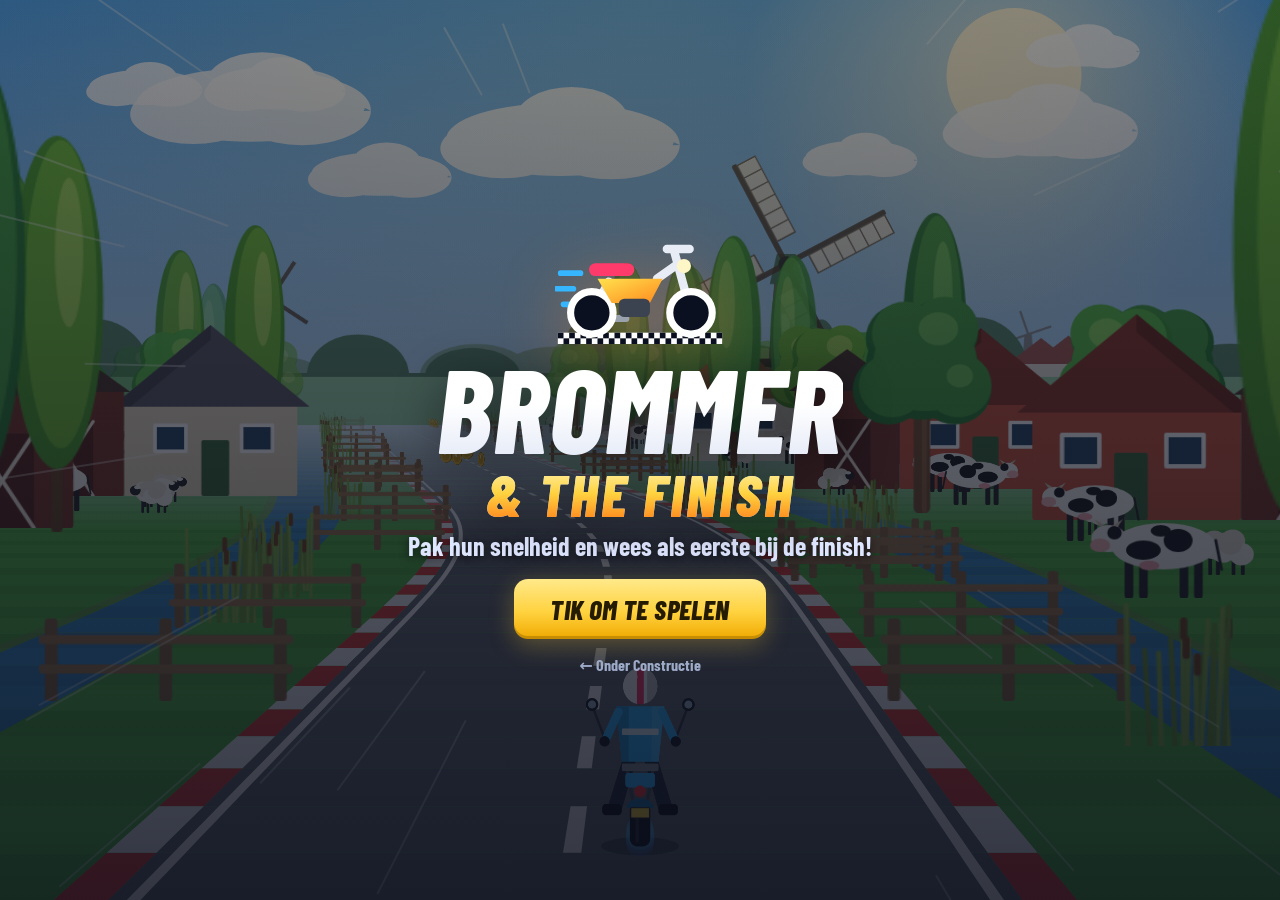
==== commit 55e90e75: "Rename the moped game to Brommer & the Finish The game now carries its own name everywhere: title sc" ====
--- a/brommer/index.html
+++ b/brommer/index.html
@@ -8,9 +8,9 @@
   <meta name="apple-mobile-web-app-capable" content="yes">
   <meta name="mobile-web-app-capable" content="yes">
   <meta name="apple-mobile-web-app-status-bar-style" content="black-translucent">
-  <meta name="apple-mobile-web-app-title" content="Brommer Bende">
-  <meta name="description" content="Brommer Bende: race met brommers. Bots tegen de anderen en pak hun snelheid. Eindig in de top 3 voor muntjes en koop nieuwe brommers.">
-  <title>Brommer Bende – race met brommers</title>
+  <meta name="apple-mobile-web-app-title" content="Brommer">
+  <meta name="description" content="Brommer &amp; the Finish: race met brommers naar de finish. Bots tegen de anderen en pak hun snelheid. Eindig in de top 3 voor muntjes en koop nieuwe brommers.">
+  <title>Brommer &amp; the Finish</title>
   <link rel="manifest" href="manifest.webmanifest">
   <link rel="icon" href="icons/icon.svg" type="image/svg+xml">
   <link rel="apple-touch-icon" href="icons/apple-touch-icon.png">
@@ -56,10 +56,10 @@
       <section class="screen" id="s-title">
         <div class="title-wrap">
           <div class="logo-mark" aria-hidden="true">
-            <svg viewBox="0 0 120 84"><defs><linearGradient id="fr" x1="0" y1="0" x2="1" y2="1"><stop offset="0" stop-color="#ffe14d"/><stop offset="1" stop-color="#ff8a1f"/></linearGradient></defs><path d="M4 34h14M1 45h12M6 56h8" stroke="#35b6ff" stroke-width="4" stroke-linecap="round"/><path d="M50 66H14" stroke="#9aa3ad" stroke-width="5" stroke-linecap="round"/><path d="M26 62L38 40M72 38l14-10M96 62L84 18M79 17h16" fill="none" stroke="#e8edf5" stroke-width="6" stroke-linecap="round" stroke-linejoin="round"/><circle cx="26" cy="62" r="15" fill="#0b1020" stroke="#fff" stroke-width="5"/><circle cx="96" cy="62" r="15" fill="#0b1020" stroke="#fff" stroke-width="5"/><path d="M30 38h46l-9 17H40z" fill="url(#fr)"/><rect x="45" y="52" width="22" height="13" rx="4" fill="#3b4250"/><rect x="24" y="27" width="32" height="9" rx="4.5" fill="#ff3b6b"/><circle cx="91" cy="29" r="5" fill="#fff6c8"/></svg>
+            <svg viewBox="0 0 120 84"><defs><linearGradient id="fr" x1="0" y1="0" x2="1" y2="1"><stop offset="0" stop-color="#ffe14d"/><stop offset="1" stop-color="#ff8a1f"/></linearGradient></defs><rect x="2" y="76" width="116" height="8" fill="#fff"/><rect x="2" y="76" width="4" height="4" fill="#0b1020"/><rect x="6" y="80" width="4" height="4" fill="#0b1020"/><rect x="10" y="76" width="4" height="4" fill="#0b1020"/><rect x="14" y="80" width="4" height="4" fill="#0b1020"/><rect x="18" y="76" width="4" height="4" fill="#0b1020"/><rect x="22" y="80" width="4" height="4" fill="#0b1020"/><rect x="26" y="76" width="4" height="4" fill="#0b1020"/><rect x="30" y="80" width="4" height="4" fill="#0b1020"/><rect x="34" y="76" width="4" height="4" fill="#0b1020"/><rect x="38" y="80" width="4" height="4" fill="#0b1020"/><rect x="42" y="76" width="4" height="4" fill="#0b1020"/><rect x="46" y="80" width="4" height="4" fill="#0b1020"/><rect x="50" y="76" width="4" height="4" fill="#0b1020"/><rect x="54" y="80" width="4" height="4" fill="#0b1020"/><rect x="58" y="76" width="4" height="4" fill="#0b1020"/><rect x="62" y="80" width="4" height="4" fill="#0b1020"/><rect x="66" y="76" width="4" height="4" fill="#0b1020"/><rect x="70" y="80" width="4" height="4" fill="#0b1020"/><rect x="74" y="76" width="4" height="4" fill="#0b1020"/><rect x="78" y="80" width="4" height="4" fill="#0b1020"/><rect x="82" y="76" width="4" height="4" fill="#0b1020"/><rect x="86" y="80" width="4" height="4" fill="#0b1020"/><rect x="90" y="76" width="4" height="4" fill="#0b1020"/><rect x="94" y="80" width="4" height="4" fill="#0b1020"/><rect x="98" y="76" width="4" height="4" fill="#0b1020"/><rect x="102" y="80" width="4" height="4" fill="#0b1020"/><rect x="106" y="76" width="4" height="4" fill="#0b1020"/><rect x="110" y="80" width="4" height="4" fill="#0b1020"/><rect x="114" y="76" width="4" height="4" fill="#0b1020"/><path d="M4 34h14M1 45h12M6 56h8" stroke="#35b6ff" stroke-width="4" stroke-linecap="round"/><path d="M50 66H14" stroke="#9aa3ad" stroke-width="5" stroke-linecap="round"/><path d="M26 62L38 40M72 38l14-10M96 62L84 18M79 17h16" fill="none" stroke="#e8edf5" stroke-width="6" stroke-linecap="round" stroke-linejoin="round"/><circle cx="26" cy="62" r="15" fill="#0b1020" stroke="#fff" stroke-width="5"/><circle cx="96" cy="62" r="15" fill="#0b1020" stroke="#fff" stroke-width="5"/><path d="M30 38h46l-9 17H40z" fill="url(#fr)"/><rect x="45" y="52" width="22" height="13" rx="4" fill="#3b4250"/><rect x="24" y="27" width="32" height="9" rx="4.5" fill="#ff3b6b"/><circle cx="91" cy="29" r="5" fill="#fff6c8"/></svg>
           </div>
-          <h1 class="logo-text">BROMMER <span>BENDE</span></h1>
-          <p class="tagline">Pak hun snelheid. Wees de eerste!</p>
+          <h1 class="logo-text">BROMMER <span>&amp; THE FINISH</span></h1>
+          <p class="tagline">Pak hun snelheid en wees als eerste bij de finish!</p>
           <button class="btn btn-primary btn-xl pulse" id="btn-start"><span>Tik om te spelen</span></button>
           <a class="back-home" href="../">← Onder Constructie</a>
         </div>
@@ -67,7 +67,7 @@
 
       <section class="screen" id="s-home" hidden>
         <header class="topbar">
-          <div class="tb-logo">BROMMER <span>BENDE</span></div>
+          <div class="tb-logo">BROMMER <span>&amp; THE FINISH</span></div>
           <div class="tb-right">
             <div class="coins" id="coins-home"><i class="coin"></i><b>0</b></div>
             <button class="icon-btn" id="btn-fullscreen" aria-label="Volledig scherm"><svg viewBox="0 0 24 24"><path d="M4 9V4h5M20 9V4h-5M4 15v5h5M20 15v5h-5" fill="none" stroke="currentColor" stroke-width="2.2" stroke-linecap="round"/></svg></button>
@@ -111,7 +111,7 @@
     <div id="overlays"></div>
     <div id="toast" role="status"></div>
   </div>
-  <noscript><p style="color:#fff;padding:2rem;font-family:sans-serif">Brommer Bende heeft JavaScript nodig.</p></noscript>
+  <noscript><p style="color:#fff;padding:2rem;font-family:sans-serif">Brommer &amp; the Finish heeft JavaScript nodig.</p></noscript>
   <script type="module" src="js/main.js"></script>
 </body>
 </html>
--- a/brommer/css/style.css
+++ b/brommer/css/style.css
@@ -1,4 +1,4 @@
-/* Brommer Bende – styles. Dark game UI over the road, both orientations, safe-area aware. */
+/* Brommer & the Finish – styles. Dark game UI over the road, both orientations, safe-area aware. */
 
 @font-face { font-family: 'Barlow Condensed'; font-style: normal; font-weight: 700; font-display: swap; src: url(../fonts/bc-700-latin.woff2) format('woff2'); }
 @font-face { font-family: 'Barlow Condensed'; font-style: normal; font-weight: 800; font-display: swap; src: url(../fonts/bc-800-latin.woff2) format('woff2'); }
@@ -83,7 +83,8 @@
 .scroll { overflow-y: auto; -webkit-overflow-scrolling: touch; touch-action: pan-y; overscroll-behavior: contain; }
 
 .topbar { display: flex; align-items: center; gap: 12px; min-height: 48px; flex: 0 0 auto; }
-.tb-logo { font-style: italic; font-weight: 800; font-size: 26px; letter-spacing: .5px; }
+.tb-logo { font-style: italic; font-weight: 800; font-size: 26px; letter-spacing: .5px; line-height: .9; white-space: nowrap; }
+.tb-logo span { display: block; font-size: .62em; letter-spacing: 1.2px; }
 .tb-logo span, .logo-text span { color: var(--accent); }
 .tb-right { margin-left: auto; display: flex; align-items: center; gap: 8px; }
 .screen-title { font-style: italic; font-weight: 800; font-size: 28px; letter-spacing: .3px; text-transform: uppercase; }
@@ -140,7 +141,7 @@
   -webkit-background-clip: text; background-clip: text; color: transparent;
   filter: drop-shadow(0 8px 24px rgba(0, 0, 0, .45));
 }
-.logo-text span { background: linear-gradient(180deg, #fff1a8, var(--accent) 50%, #ff8a1f); -webkit-background-clip: text; background-clip: text; color: transparent; }
+.logo-text span { display: block; font-size: .5em; letter-spacing: 3px; margin-top: .12em; background: linear-gradient(180deg, #fff1a8, var(--accent) 50%, #ff8a1f); -webkit-background-clip: text; background-clip: text; color: transparent; }
 .tagline { color: #dfe6ff; font-size: clamp(19px, 4vmin, 26px); font-weight: 700; margin-bottom: 8px; text-shadow: 0 2px 10px rgba(0, 0, 0, .6); }
 .back-home { color: var(--muted); font-weight: 700; text-decoration: none; margin-top: 6px; font-size: 16px; }
 
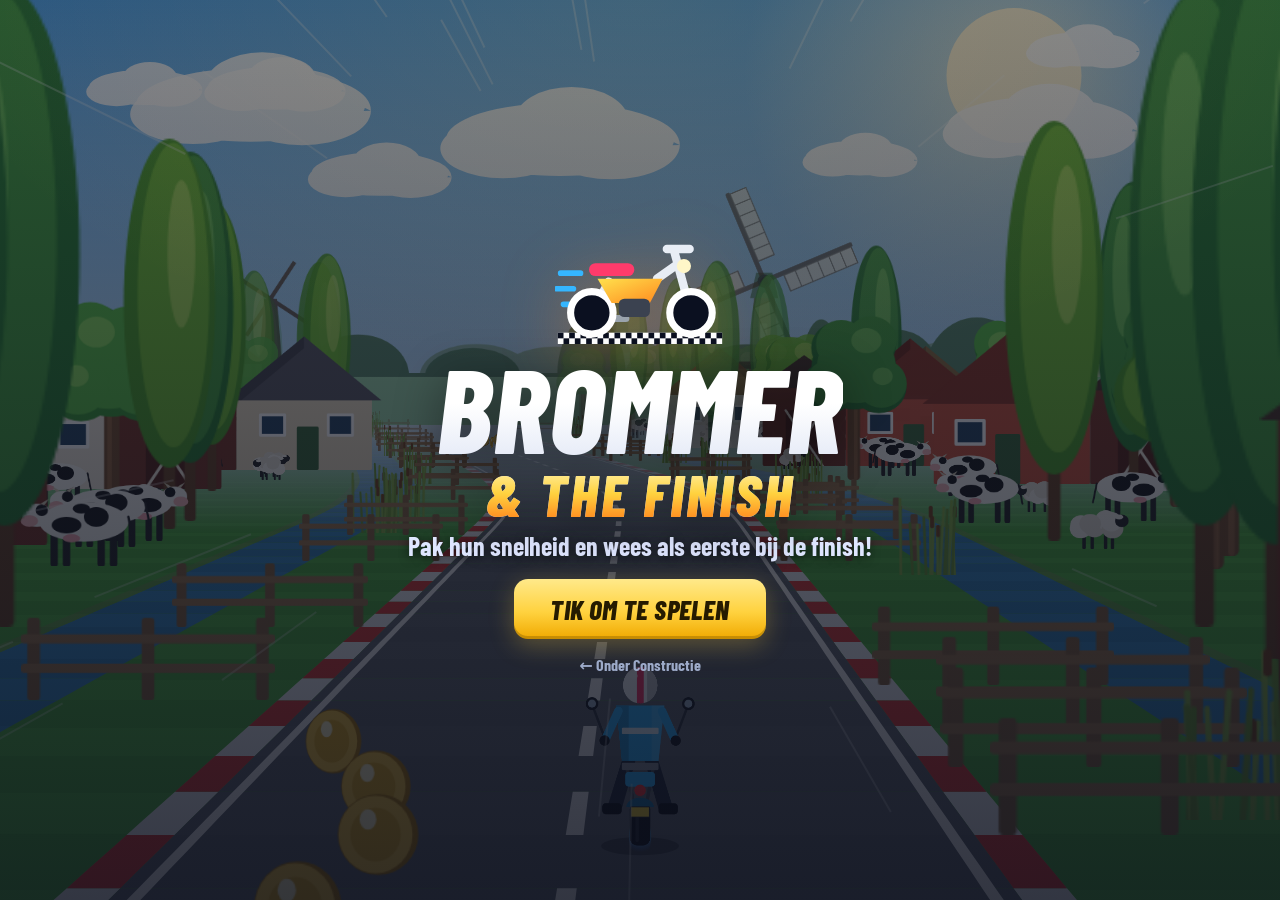
==== commit 9e65632d: "Add braking and make stolen speed a short boost Riders can now slow down: hold the new REM button (o" ====
--- a/brommer/index.html
+++ b/brommer/index.html
@@ -35,8 +35,8 @@
         <div class="pos"><b id="h-pos">1e</b><small id="h-of">/8</small></div>
         <div class="speedo">
           <div class="kmh"><b id="h-kmh">0</b><small>km/u</small></div>
-          <div class="stolen" id="h-stolen" title="Gepakte snelheid die je deze race houdt">+0</div>
-          <div class="turbo" title="Turbo"><i id="h-turbo"></i></div>
+          <div class="stolen" id="h-stolen" title="Boost van gepakte snelheid">+0</div>
+          <div class="turbo" title="Boost"><i id="h-turbo"></i></div>
         </div>
         <div class="lvl" id="level-tag">Level 1</div>
       </div>
@@ -46,6 +46,7 @@
         <button class="hud-btn" id="btn-pause" aria-label="Pauze"><svg viewBox="0 0 24 24"><rect x="6" y="5" width="4" height="14" rx="1"/><rect x="14" y="5" width="4" height="14" rx="1"/></svg></button>
       </div>
       <button class="horn" id="btn-horn" aria-label="Toeter"><svg viewBox="0 0 40 32" aria-hidden="true"><circle cx="8" cy="16" r="7" fill="#2a2e35"/><path d="M14 13h9l13-9v24l-13-9h-9z" fill="currentColor"/><path d="M14 13h9v6h-9z" fill="#8b929c"/></svg><span>TOET</span></button>
+      <button class="brake" id="btn-brake" aria-label="Rem"><svg viewBox="0 0 40 32" aria-hidden="true"><path d="M9 7l11 9 11-9M9 16l11 9 11-9" fill="none" stroke="currentColor" stroke-width="4.2" stroke-linecap="round" stroke-linejoin="round"/></svg><span>REM</span></button>
       <div id="countdown" aria-live="assertive"></div>
       <div id="banner" aria-live="polite"></div>
       <div id="warn" aria-hidden="true"><span>!</span></div>
--- a/brommer/css/style.css
+++ b/brommer/css/style.css
@@ -366,6 +366,17 @@
 .horn span { font-style: italic; font-weight: 800; font-size: 13px; letter-spacing: .5px; line-height: 1; margin-top: -1px; }
 .horn:active { transform: translateY(-50%) scale(.9); }
 .horn.cool { filter: grayscale(1) brightness(.7); }
+.brake {
+  position: absolute; left: calc(var(--sa-l) + 14px); top: 50%; transform: translateY(-50%);
+  width: 66px; height: 66px; border-radius: 50%; pointer-events: auto; touch-action: none;
+  display: flex; flex-direction: column; align-items: center; justify-content: center; color: #fff;
+  background: radial-gradient(circle at 35% 30%, #ff9aa9, #ff3b5c 60%, #a8102b);
+  box-shadow: 0 6px 16px rgba(0, 0, 0, .4), inset 0 -3px 0 rgba(0, 0, 0, .2);
+  transition: transform .1s, box-shadow .1s;
+}
+.brake svg { width: 30px; height: 24px; }
+.brake span { font-style: italic; font-weight: 800; font-size: 13px; letter-spacing: .5px; line-height: 1; margin-top: 1px; }
+.brake.on { transform: translateY(-50%) scale(.9); box-shadow: 0 0 0 5px rgba(255, 59, 92, .45), 0 4px 10px rgba(0, 0, 0, .4); }
 #countdown {
   position: absolute; left: 0; right: 0; top: 26%; text-align: center; opacity: 0;
   font-style: italic; font-weight: 800; font-size: clamp(90px, 26vmin, 190px); line-height: 1;
@@ -496,6 +507,8 @@
   #banner { top: calc(var(--sa-t) + 150px); }
   .horn { top: auto; bottom: calc(var(--sa-b) + 132px); transform: none; }
   .horn:active { transform: scale(.9); }
+  .brake { top: auto; bottom: calc(var(--sa-b) + 132px); transform: none; }
+  .brake.on { transform: scale(.9); }
 }
 
 /* Short landscape phones: tighten everything. */
